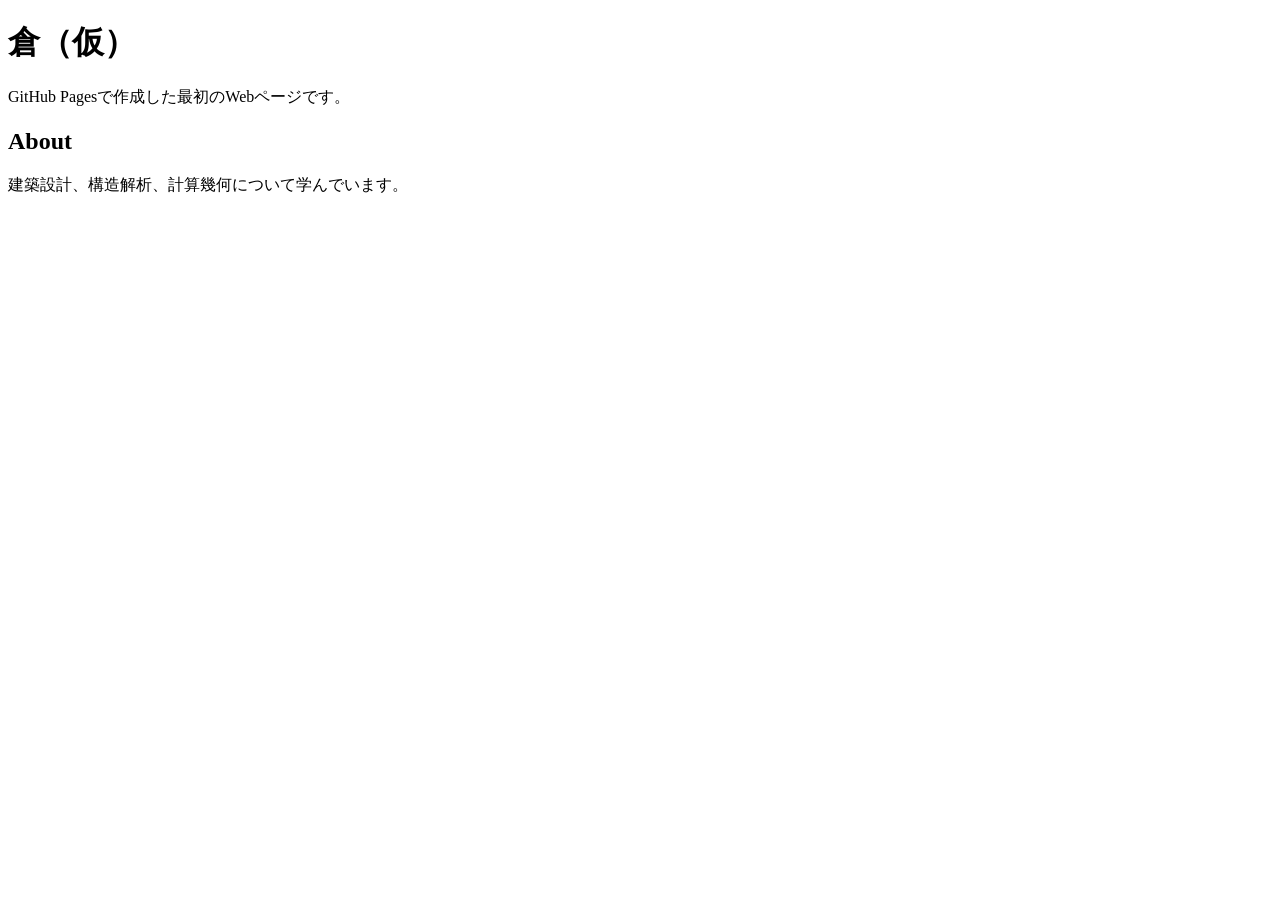
==== index.html @ 6b7c7f7c "Rename index,html to index.html" ====
<!DOCTYPE html>
<html lang="ja">
<head>
  <meta charset="UTF-8">
  <meta name="viewport" content="width=device-width, initial-scale=1.0">

  <title>倉</title>
</head>

<body>
  <h1>倉（仮）</h1>

  <p>GitHub Pagesで作成した最初のWebページです。</p>

  <h2>About</h2>

  <p>
    建築設計、構造解析、計算幾何について学んでいます。
  </p>
</body>
</html>
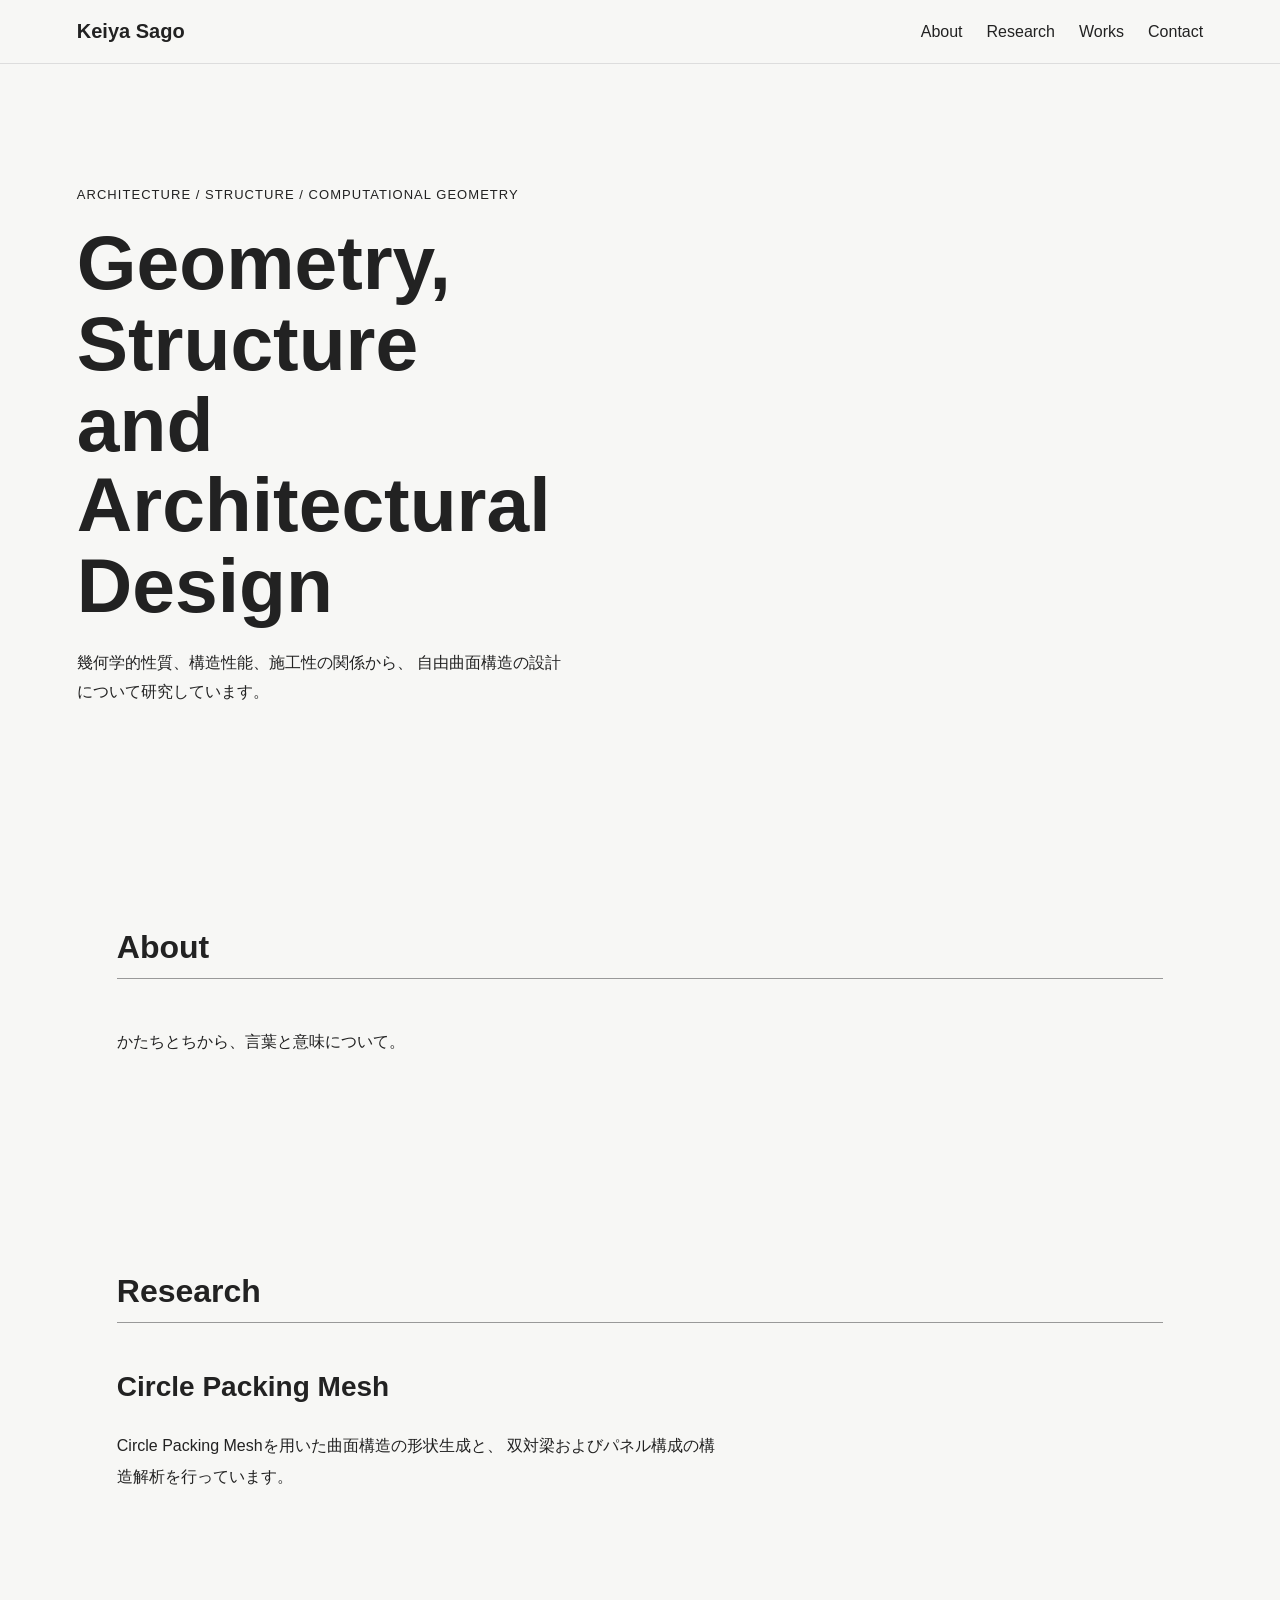
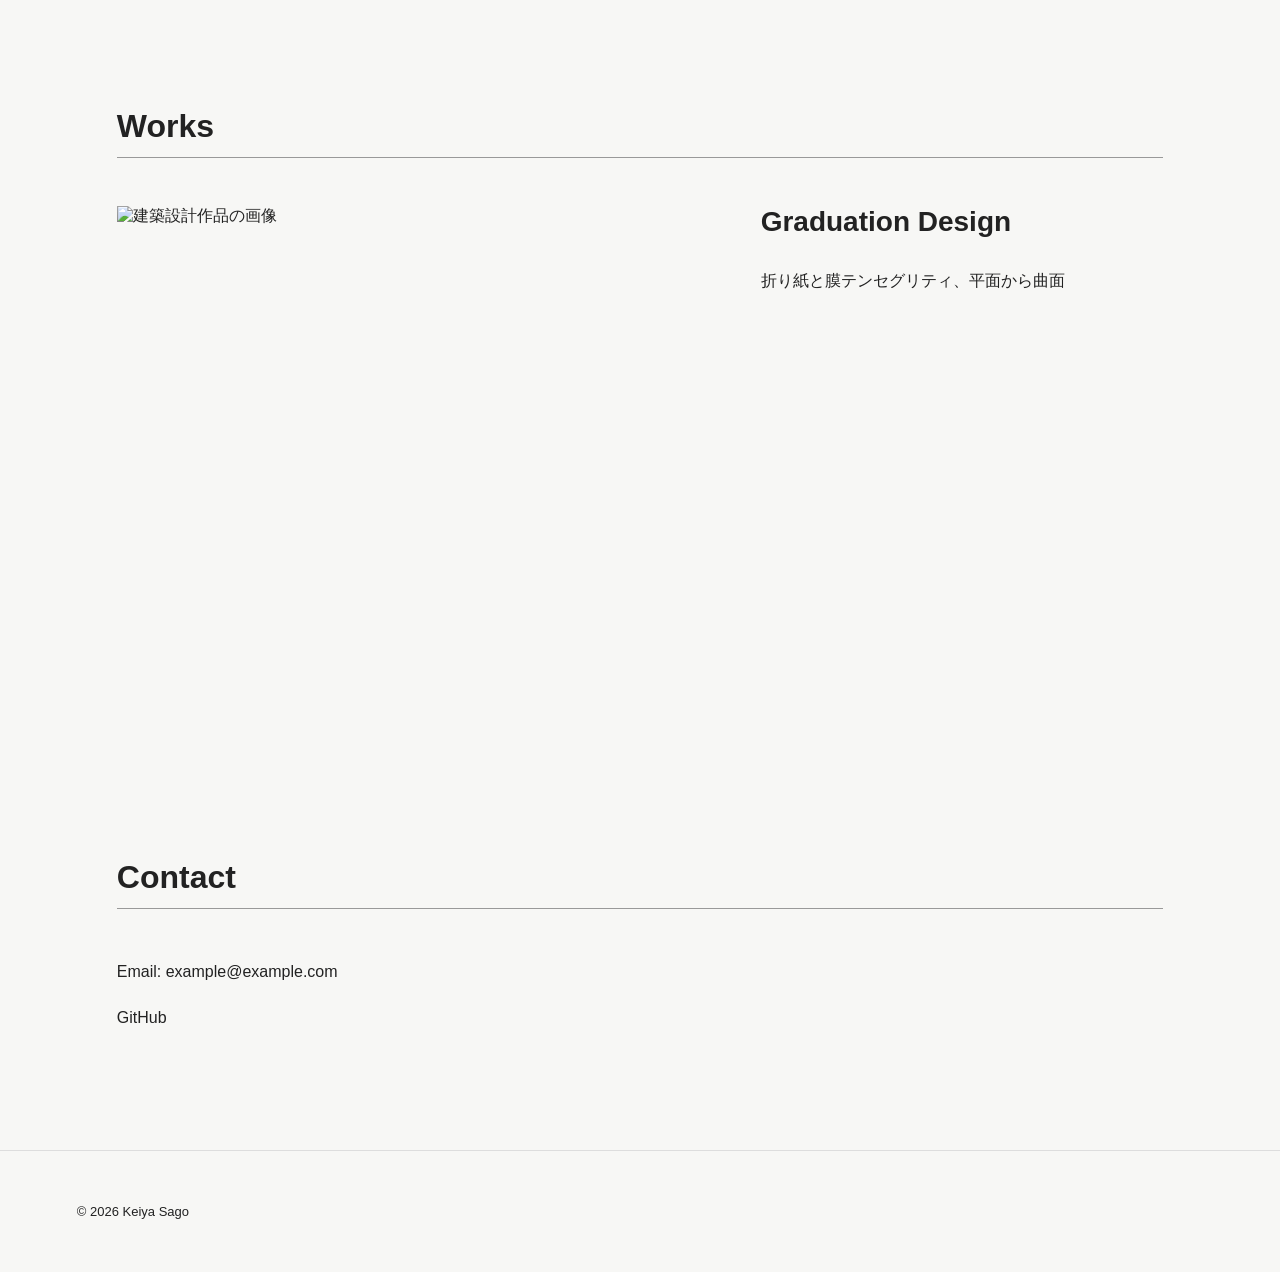
==== commit 21453941: "Update index.html" ====
--- a/index.html
+++ b/index.html
@@ -1,21 +1,123 @@
 <!DOCTYPE html>
 <html lang="ja">
+
 <head>
   <meta charset="UTF-8">
-  <meta name="viewport" content="width=device-width, initial-scale=1.0">
 
-  <title>倉</title>
+  <meta
+    name="viewport"
+    content="width=device-width, initial-scale=1.0"
+  >
+
+  <title>蔵（仮）</title>
+
+  <link rel="stylesheet" href="style.css">
 </head>
 
 <body>
-  <h1>倉（仮）</h1>
 
-  <p>GitHub Pagesで作成した最初のWebページです。</p>
+  <header class="site-header">
+    <a class="site-name" href="#home">Keiya Sago</a>
 
-  <h2>About</h2>
+    <nav>
+      <a href="#about">About</a>
+      <a href="#research">Research</a>
+      <a href="#works">Works</a>
+      <a href="#contact">Contact</a>
+    </nav>
+  </header>
 
-  <p>
-    建築設計、構造解析、計算幾何について学んでいます。
-  </p>
+  <main>
+
+    <section id="home" class="hero">
+      <div>
+        <p class="subtitle">
+          Architecture / Structure / Computational Geometry
+        </p>
+
+        <h1>
+          Geometry, Structure<br>
+          and Architectural Design
+        </h1>
+
+        <p>
+          幾何学的性質、構造性能、施工性の関係から、
+          自由曲面構造の設計について研究しています。
+        </p>
+      </div>
+
+    </section>
+
+
+    <section id="about" class="content-section">
+      <h2>About</h2>
+
+      <p>
+        かたちとちから、言葉と意味について。
+      </p>
+    </section>
+
+
+    <section id="research" class="content-section">
+      <h2>Research</h2>
+
+      <article class="project">
+
+
+        <div>
+          <h3>Circle Packing Mesh</h3>
+
+          <p>
+            Circle Packing Meshを用いた曲面構造の形状生成と、
+            双対梁およびパネル構成の構造解析を行っています。
+          </p>
+        </div>
+      </article>
+    </section>
+
+
+    <section id="works" class="content-section">
+      <h2>Works</h2>
+
+      <article class="project">
+        <img
+          src="images/design.jpg"
+          alt="建築設計作品の画像"
+        >
+
+        <div>
+          <h3>Graduation Design</h3>
+
+          <p>
+            折り紙と膜テンセグリティ、平面から曲面
+          </p>
+        </div>
+      </article>
+    </section>
+
+
+    <section id="contact" class="content-section">
+      <h2>Contact</h2>
+
+      <p>
+        Email:
+        <a href="mailto:example@example.com">
+          example@example.com
+        </a>
+      </p>
+
+      <p>
+        <a href="https://github.com/ユーザー名">
+          GitHub
+        </a>
+      </p>
+    </section>
+
+  </main>
+
+  <footer>
+    <p>© 2026 Keiya Sago</p>
+  </footer>
+
 </body>
 </html>
--- a/style.css
+++ b/style.css
@@ -0,0 +1,179 @@
+* {
+  box-sizing: border-box;
+}
+
+html {
+  scroll-behavior: smooth;
+}
+
+body {
+  margin: 0;
+  font-family:
+    "Helvetica Neue",
+    Arial,
+    "Noto Sans JP",
+    sans-serif;
+  color: #222;
+  background: #f7f7f5;
+}
+
+img {
+  display: block;
+  max-width: 100%;
+}
+
+a {
+  color: inherit;
+  text-decoration: none;
+}
+
+
+/* 上部メニュー */
+
+.site-header {
+  position: sticky;
+  top: 0;
+  z-index: 10;
+
+  display: flex;
+  justify-content: space-between;
+  align-items: center;
+
+  padding: 20px 6%;
+  background: rgba(247, 247, 245, 0.95);
+  border-bottom: 1px solid #ddd;
+}
+
+.site-name {
+  font-size: 20px;
+  font-weight: bold;
+}
+
+nav {
+  display: flex;
+  gap: 24px;
+}
+
+nav a:hover {
+  opacity: 0.5;
+}
+
+
+/* 最初の画面 */
+
+.hero {
+  min-height: 85vh;
+
+  display: grid;
+  grid-template-columns: 1fr 1.2fr;
+  align-items: center;
+  gap: 60px;
+
+  padding: 80px 6%;
+}
+
+.hero h1 {
+  margin: 16px 0 24px;
+  font-size: clamp(42px, 6vw, 84px);
+  line-height: 1.05;
+}
+
+.hero p {
+  line-height: 1.8;
+}
+
+.subtitle {
+  font-size: 13px;
+  letter-spacing: 0.08em;
+  text-transform: uppercase;
+}
+
+.hero img {
+  width: 100%;
+  height: 65vh;
+  object-fit: cover;
+}
+
+
+/* 各セクション */
+
+.content-section {
+  max-width: 1200px;
+  margin: 0 auto;
+  padding: 100px 6%;
+  scroll-margin-top: 80px;
+}
+
+.content-section h2 {
+  margin: 0 0 48px;
+  padding-bottom: 12px;
+
+  font-size: 32px;
+  border-bottom: 1px solid #999;
+}
+
+.content-section p {
+  max-width: 720px;
+  line-height: 1.9;
+}
+
+
+/* プロジェクト */
+
+.project {
+  display: grid;
+  grid-template-columns: 1.5fr 1fr;
+  gap: 40px;
+  align-items: start;
+}
+
+.project img {
+  width: 100%;
+  aspect-ratio: 4 / 3;
+  object-fit: cover;
+}
+
+.project h3 {
+  margin-top: 0;
+  font-size: 28px;
+}
+
+
+/* 最下部 */
+
+footer {
+  padding: 40px 6%;
+  border-top: 1px solid #ddd;
+  font-size: 13px;
+}
+
+
+/* スマートフォン */
+
+@media (max-width: 700px) {
+  .site-header {
+    align-items: flex-start;
+    gap: 20px;
+  }
+
+  nav {
+    flex-wrap: wrap;
+    justify-content: flex-end;
+    gap: 12px;
+    font-size: 13px;
+  }
+
+  .hero {
+    grid-template-columns: 1fr;
+    min-height: auto;
+    padding-top: 80px;
+  }
+
+  .hero img {
+    height: auto;
+  }
+
+  .project {
+    grid-template-columns: 1fr;
+  }
+}
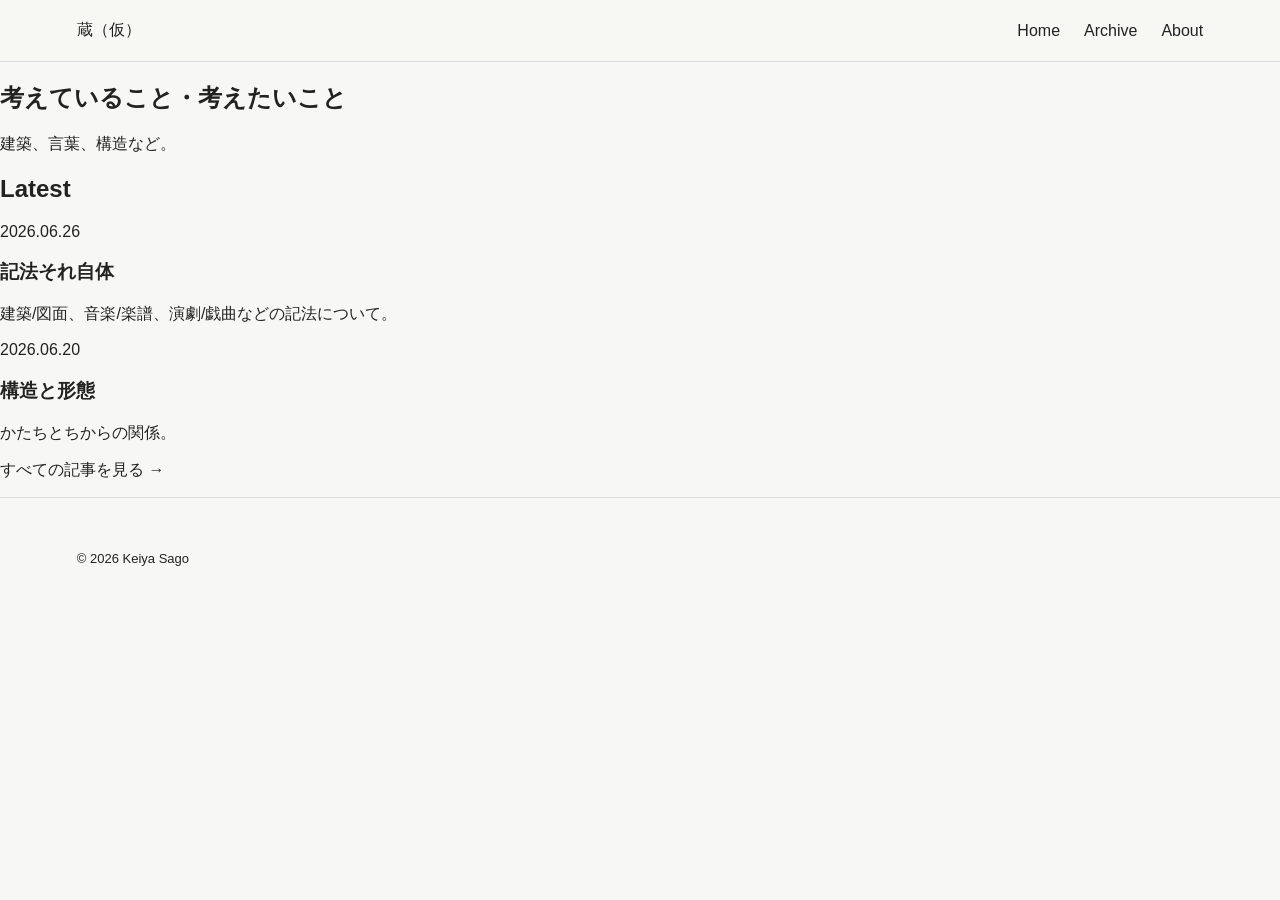
==== commit 2eaae70e: "Update index.html" ====
--- a/index.html
+++ b/index.html
@@ -1,117 +1,69 @@
 <!DOCTYPE html>
 <html lang="ja">
-
 <head>
   <meta charset="UTF-8">
-
-  <meta
-    name="viewport"
-    content="width=device-width, initial-scale=1.0"
-  >
-
+  <meta name="viewport" content="width=device-width, initial-scale=1.0">
   <title>蔵（仮）</title>
-
   <link rel="stylesheet" href="style.css">
 </head>
 
 <body>
 
   <header class="site-header">
-    <a class="site-name" href="#home">Keiya Sago</a>
+    <a href="index.html" class="site-title">蔵（仮）</a>
 
     <nav>
-      <a href="#about">About</a>
-      <a href="#research">Research</a>
-      <a href="#works">Works</a>
-      <a href="#contact">Contact</a>
+      <a href="index.html">Home</a>
+      <a href="archive.html">Archive</a>
+      <a href="about.html">About</a>
     </nav>
   </header>
 
-  <main>
+  <main class="container">
 
-    <section id="home" class="hero">
-      <div>
-        <p class="subtitle">
-          Architecture / Structure / Computational Geometry
-        </p>
-
-        <h1>
-          Geometry, Structure<br>
-          and Architectural Design
-        </h1>
-
-        <p>
-          幾何学的性質、構造性能、施工性の関係から、
-          自由曲面構造の設計について研究しています。
-        </p>
-      </div>
-
-    </section>
-
-
-    <section id="about" class="content-section">
-      <h2>About</h2>
+    <section class="intro">
+      <h1>考えていること・考えたいこと</h1>
 
       <p>
-        かたちとちから、言葉と意味について。
+        建築、言葉、構造など。
       </p>
     </section>
 
+    <section class="latest">
+      <h2>Latest</h2>
 
-    <section id="research" class="content-section">
-      <h2>Research</h2>
+      <article class="article-card">
+        <p class="date">2026.06.26</p>
 
-      <article class="project">
+        <h3>
+          <a href="articles/2026-06-article-01.html">
+            記法それ自体
+          </a>
+        </h3>
 
+        <p>
+          建築/図面、音楽/楽譜、演劇/戯曲などの記法について。
+        </p>
+      </article>
 
-        <div>
-          <h3>Circle Packing Mesh</h3>
+      <article class="article-card">
+        <p class="date">2026.06.20</p>
 
-          <p>
-            Circle Packing Meshを用いた曲面構造の形状生成と、
-            双対梁およびパネル構成の構造解析を行っています。
-          </p>
-        </div>
+        <h3>
+          <a href="articles/2026-06-article-02.html">
+            構造と形態
+          </a>
+        </h3>
+
+        <p>
+          かたちとちからの関係。
+        </p>
       </article>
     </section>
 
-
-    <section id="works" class="content-section">
-      <h2>Works</h2>
-
-      <article class="project">
-        <img
-          src="images/design.jpg"
-          alt="建築設計作品の画像"
-        >
-
-        <div>
-          <h3>Graduation Design</h3>
-
-          <p>
-            折り紙と膜テンセグリティ、平面から曲面
-          </p>
-        </div>
-      </article>
-    </section>
-
-
-    <section id="contact" class="content-section">
-      <h2>Contact</h2>
-
-      <p>
-        Email:
-        <a href="mailto:example@example.com">
-          example@example.com
-        </a>
-      </p>
-
-      <p>
-        <a href="https://github.com/ユーザー名">
-          GitHub
-        </a>
-      </p>
-    </section>
+    <p class="archive-link">
+      <a href="archive.html">すべての記事を見る →</a>
+    </p>
 
   </main>
 
